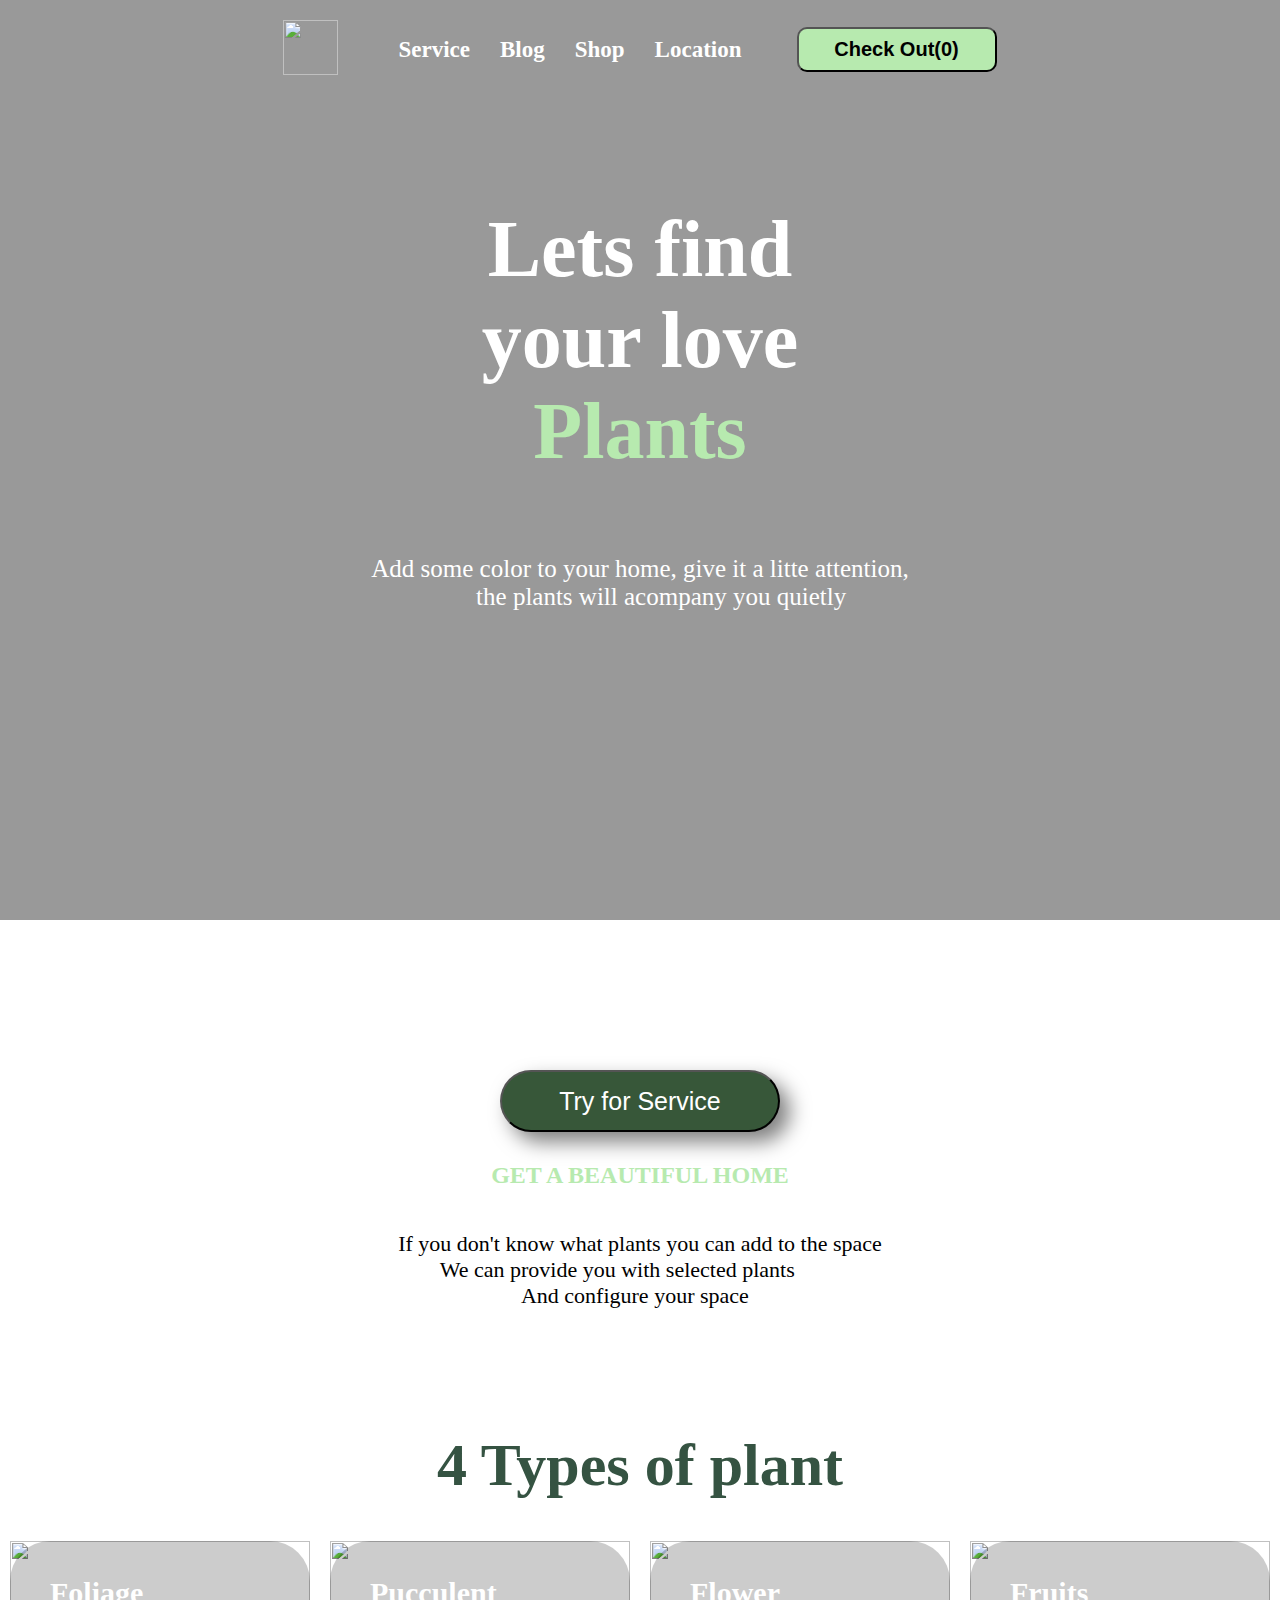
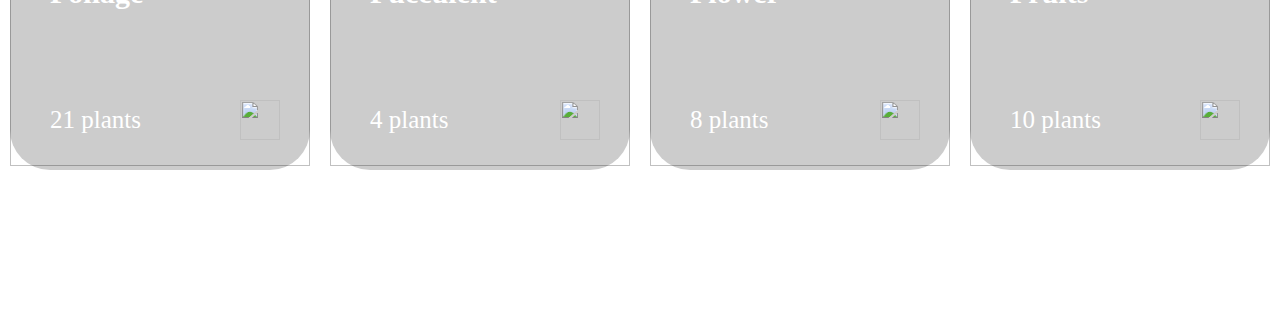
==== index.html @ 7af6774b "Add files via upload" ====
<!DOCTYPE html>
<html>
    <head>
        <title>Practice 1</title>
        <link rel="stylesheet" href="./style.css">
    </head>
    <body>
        <header>
            <div class="header-nav">
                <a href="./index.html">
                    <img class="img-nav" src="./img/Logo.png" alt="">
                </a>
                <ul>
                    <li>
                        <a href="./service.html">Service</a>
                    </li>
                    <li>
                        <a href="">Blog</a>
                    </li>
                    <li class="dropdown">
                        <a href="#">Shop</a>
                        <ul class="dropdown-content">
                            <li><a href="#foliage">Foliage</a></li>
                            <li><a href="#succulent">Succulent</a></li>
                            <li><a href="#flowers">Flowers</a></li>
                            <li><a href="#fruits">Fruits</a></li>
                        </ul>
                    </li>
                    <li>
                        <a href="">Location</a>
                    </li>
                </ul>                
                <button class="button-nav">Check Out(0)</button>
            </div>
            <button class="menu-button">☰</button> <!-- Додана кнопка меню -->
            <div class="header-h1">
                <h1 class="header-h">Lets find 
                    your love 
                    <span class="last-word">Plants</span></h1>
            </div>
            <p class="header-p"> Add some color to your home, give it a litte attention, 
            <span class="f">dadafadfa</span> the plants will acompany you quietly
            </p>
            <div class="logos">
                <div class="image-logos">
                <div class="logos-1">
                    <img src="./img/001-plant 1.png" alt="">
                    <img src="./img/001-plant 2.png" alt="">
                </div>
                <div class="logos-2">
                    <img src="./img/001-plant 3.png" alt="">
                    <img src="./img/001-plant 4.png" alt="">
                </div>
                </div>
            </div>
        </header>
        <section class="cataloge">
            <div class="cataloge-text">
                <button class="button-c">Try for Service</button>
                <h2 class="cataloge-h2">GET A BEAUTIFUL HOME</h2>
                <p class="cataloge-p"> If you don't know what plants you can add to the space
                    <span class="f">dada</span>We can provide you with selected plants
                    <span class="f">daa</span> <span class="f">dadafadfa</span>And configure your space </p>
            </div>
            <h1 class="cataloge-h1">4 Types of plant</h1>
            <div class="cataloge-image">
                <div class="Foliage">
                    <img class="img-c" src="./img/Foliage.png" alt="">
                    <h3 class="cataloge-h3">Foliage</h3>
                    <p class="foliage-p">21 plants</p>
                     <img class="img-f" src="./img/001-plant 1.png" alt="">
                </div>
                <div class="Pucculent">
                    <img class="img-c" src="./img/Pucculent.png" alt="">
                    <h3 class="cataloge-h3">Pucculent</h3>
                    <p class="foliage-p">4 plants</p>
                     <img class="img-f" src="./img/001-plant 2.png" alt="">
                </div>
                <div class="flower">
                    <img class="img-c" src="./img/flower.png" alt="">
                    <h3 class="cataloge-h3">Flower</h3>
                    <p class="foliage-p">8 plants</p>
                     <img class="img-f" src="./img/001-plant 3.png" alt="">
                </div>
               <div class="fruits">
                <img class="img-c" src="./img/fruits.png" alt="">
                <h3 class="cataloge-h3">Fruits</h3>
                    <p class="foliage-p">10 plants</p>
                     <img class="img-f" src="./img/001-plant 4.png" alt="">
               </div>
            </div>
        </section>

        <script>
            // JavaScript для відкриття/закриття меню
            document.querySelector('.menu-button').addEventListener('click', function() {
                const nav = document.querySelector('.header-nav');
                nav.classList.toggle('active');
            });
        </script>
    </body>
</html>
---- style.css ----
body {
    margin: 0;
    background-color: white;
}


header ul {
    text-decoration: none;
    display: flex;
    list-style-type: none;
    margin: 0;
}


header ul li {
    margin-right: 30px;
}


header ul li a {
    font-size: 23px;
    text-decoration: none;
    color: white;
    font-weight: bold;
}


header::after {
    content: "";
    background-color: black;
    opacity: .4;
    position: absolute;
    top: 0;
    left: 0;
    width: 100%;
    height: 100%;
}


.button-nav {
    margin-left: 25px;
    width: 200px;
    height: 45px;
    border-radius: 10px;
    background-color: #B7EAAF;
    color: black;
    font-size: 20px;
    font-weight: bold;
    padding: 0 5px;
}


header {
    background-image: url(./img/Background.png);
    background-repeat: no-repeat;
    background-size: cover;
    display: flex;
    flex-direction: column; 
    justify-content: flex-start; 
    align-items: center;
    position: relative;
    height: 100vh;
    padding-top: 20px;
}


.header-nav {
    display: flex;
    justify-content: center;
    align-items: center;
    z-index: 100;
    margin-bottom: 50px; 
}


.img-nav {
    width: 55px;
    height: 55px;
    margin-right: 20px;
}


.header-h {
    font-size: 80px;
    font-weight: bold;
    color: white;
    position: relative;
    z-index: 1000;
    white-space: pre-line; 
    text-align: center; /
}


.last-word {
    color: #B7EAAF;
}


.header-h1 {
    display: flex;
    align-items: center;
    justify-content: center;
    flex-direction: column; 
}
.header-p{
    color: white;
    font-size: 25px;
    white-space: pre-line; 
    z-index: 10000;
}
.f{
    visibility: hidden;
}
.logos{
    position: relative;
    z-index: 10000;
    margin-top: 250px;
}
.image-logos{
   display: flex;
   gap: 20px;
}
.button-c{
    background-color: #375739;
    color: white;
    width: 280px;
    height: 62px;
    padding: 0 10px;
    font-size: 25px;
    border-radius: 45px;
    box-shadow: 10px 10px 20px rgba(0, 0, 0, 0.5); /* Тінь для зображень */
}
.cataloge{
    display: flex;
    justify-content: center;
    align-items: center;
    height: 1000px;
    flex-direction: column;
}
.cataloge-h2{
    margin-top: 30px;
    color: #B7EAAF;
}
.cataloge-p{
    white-space: pre-line; 
    font-size: 22px;
}
.cataloge-image{
    display: flex;
    gap: 20px;
}
.img-c{
    width: 300px;
    height: 225px;
}
.cataloge-h1{
    margin-top: 100px;
    font-size: 60px;
    color: #355342;
}
.cataloge-h3{
    color: white;
    position: absolute;
    z-index: 120130;
    top: 5px;
    left: 40px;
    font-size: 30px;
    font-weight: bold;
}
.Foliage{
    position: relative;
}
.Foliage::after{
        content: "";
        background-color: black;
        opacity: .2;
        position: absolute;
        top: 0;
        left: 0;
        width: 100%;
        height: 100%;
        border-radius: 40px;
}
.foliage-p{
    color: white;
    position: absolute;
    z-index: 232423;
    left: 40px;
    top: 140px;
    font-size: 25px;
    font-weight: 400;
}
.img-f{
    position: absolute;
    bottom: 30px;
    right: 30px;
    z-index: 12121;
    width: 40px;
    height: 40px;
}
.Pucculent {
    position: relative;
}
.Pucculent::after{
    content: "";
        background-color: black;
        opacity: .2;
        position: absolute;
        top: 0;
        left: 0;
        width: 100%;
        height: 100%;
        border-radius: 40px;
}
.flower{
    position: relative;
}
.flower::after{
    content: "";
        background-color: black;
        opacity: .2;
        position: absolute;
        top: 0;
        left: 0;
        width: 100%;
        height: 100%;
        border-radius: 40px;
}
.fruits{
    position: relative;
}
.fruits::after{
    content: "";
        background-color: black;
        opacity: .2;
        position: absolute;
        top: 0;
        left: 0;
        width: 100%;
        height: 100%;
        border-radius: 40px;
}
.button-c:hover{
    background-color:#B7EAAF ;
    cursor: pointer;
    transition: .5s ease;
}
.button-nav:hover{
    cursor: pointer;
}
.header-h, .header-p {
    position: relative;
    z-index: 2; /* Текст завжди поверх меню */
}

.dropdown {
    position: relative; /* Встановлюємо відносне позиціонування для батьківського елемента */
}

.dropdown-content {
    display: none;
    position: absolute;
    background-color: #f9f9f9;
    min-width: 160px;
    box-shadow: 0px 8px 16px rgba(0, 0, 0, 0.2);
    padding: 0; /* Прибираємо додаткові пробіли */
    width: 100%; /* Фон на всю ширину */
    top: 100%; /* Розміщуємо меню прямо під текстом "Shop" */
    left: 0; /* Починаємо меню з лівого краю елемента */
    border-radius: 10px; /* Округлі краї для меню */
    z-index: 1;
}

.dropdown-content li a {
    color: white;
    padding: 12px 16px;
    text-decoration: none;
    display: block;
    font-size: 18px;
    width: 100%; /* Розтягнемо лінки на всю ширину */
    font-weight: 400px;

}

.dropdown:hover .dropdown-content {
    display: block;
}

.dropdown:hover a {
    background-color: #213F36;
}

.dropdown-content li a:hover {
    background-color: #B7EAAF;
}
.logos-1{
    display: flex;
    gap: 20px;
}
.logos-2{
    display: flex;
    gap: 20px;
}
.cataloge-text{
    display: flex;
    justify-content: center;
    align-items: center;
    flex-direction: column;
}
.menu-button{
    visibility: hidden;
}
.header-service{
    background-image: url(./img/Background-service.png);
    background-repeat: no-repeat;
    background-size: cover;
    display: flex;
    flex-direction: column; 
    justify-content: flex-start; 
    align-items: center;
    position: relative;
    height: 100vh;
    padding-top: 20px;
}
.img-bottom{
    position: absolute;
    z-index: 1212123;
    bottom: 0;
    width: 100%;
}
.image-contain-service{
    position: absolute;
    bottom: 170px;
    z-index: 10301311413;
    left: 455px;

}
.image-contain-service::after{
    content: "";
        background-color: #213F36;
        opacity: .3;
        position: absolute;
        top: 0;
        left: 0;
        width: 100%;
        height: 100%;
        border-radius: 18px;

}
.service-h1{
    position: absolute;
    top: 300px;
    z-index: 10301311413;
    left: 505px;
    color: white;
    font-size: 60px;
    white-space: pre-line; 
}
@media (max-width: 758px) {
    .header-h1 {
        font-size: 40px !important;
    }
    .header-p {
        font-size: 20px !important;
    }
    .image-logos {
        display: flex;
        justify-content: center;
        align-items: center;
        flex-direction: column;
        position: absolute; /* Забираємо position: absolute, щоб уникнути зміщення */
        bottom: auto;
        bottom: 20px;
        right: 1px;
        left: 10px;
        scale: 1.2;
    }
    
    .header-nav {
        flex-direction: column !important;
        align-items: flex-start !important;
    }
    .cataloge-image{
        flex-direction: column;
        position: static;
    }
    .cataloge-text {
        margin-top: 50px; /* Збільште відступ зверху, щоб уникнути перекриття */
        z-index: 10; /* Підвищіть пріоритет відображення цього блоку */
    }
    .cataloge {
        height: auto; /* Налаштування на автоматичну висоту */
        padding: 50px 20px;} /* Встановіть внутрішні відступи *    
    .img-nav, .button-nav {
        display: none;
    }

    /* Навігація як дропдаун */
    .header-nav {
        display: none; /* Приховуємо спочатку */
        flex-direction: column;
        align-items: flex-start;
        background-color: #213F36;
        position: absolute;
        top: 10px;
        left: 0;
        right: 0;
        width: 100%;
        height: 30%;
        z-index: 100;
    }

    /* Кнопка меню для відкриття дропдауну */
    .menu-button {
        display: block;
        position: relative;
        z-index: 1000;
        font-size: 30px;
        margin-left: auto;
        margin-right: 20px;
        visibility: visible;}

    /* Відображаємо меню, коли воно активне */
    .header-nav.active {
        display: flex;
    }
    .img-nav{
        display: none;
    }
    .button-nav{
        display: none;
    }
}
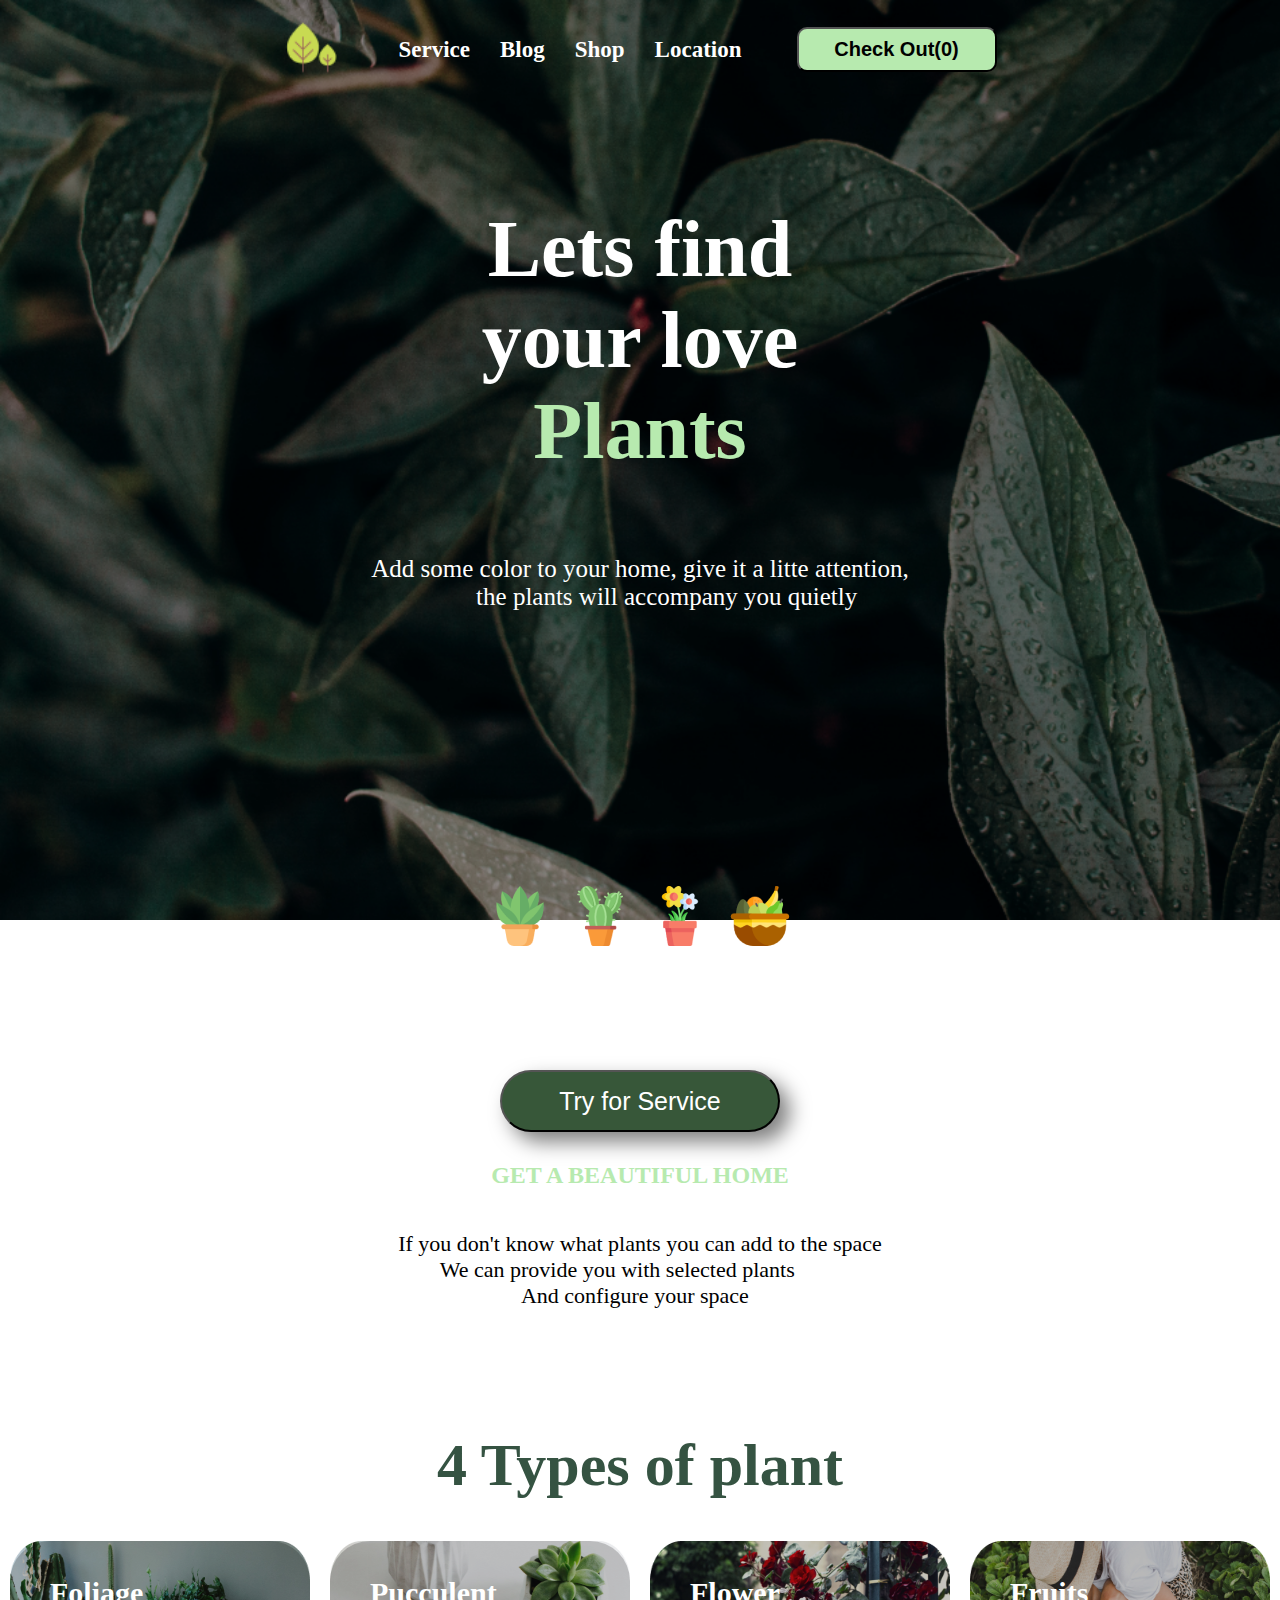
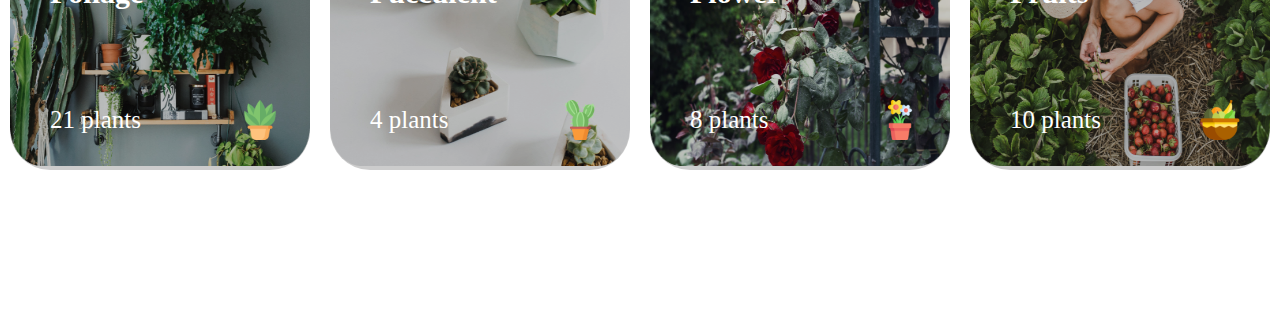
==== commit 6de62efd: "Add files via upload" ====
--- a/index.html
+++ b/index.html
@@ -1,48 +1,43 @@
 <!DOCTYPE html>
 <html>
-    <head>
-        <title>Practice 1</title>
-        <link rel="stylesheet" href="./style.css">
-    </head>
-    <body>
-        <header>
-            <div class="header-nav">
-                <a href="./index.html">
-                    <img class="img-nav" src="./img/Logo.png" alt="">
-                </a>
-                <ul>
-                    <li>
-                        <a href="./service.html">Service</a>
-                    </li>
-                    <li>
-                        <a href="">Blog</a>
-                    </li>
-                    <li class="dropdown">
-                        <a href="#">Shop</a>
-                        <ul class="dropdown-content">
-                            <li><a href="#foliage">Foliage</a></li>
-                            <li><a href="#succulent">Succulent</a></li>
-                            <li><a href="#flowers">Flowers</a></li>
-                            <li><a href="#fruits">Fruits</a></li>
-                        </ul>
-                    </li>
-                    <li>
-                        <a href="">Location</a>
-                    </li>
-                </ul>                
-                <button class="button-nav">Check Out(0)</button>
-            </div>
-            <button class="menu-button">☰</button> <!-- Додана кнопка меню -->
-            <div class="header-h1">
-                <h1 class="header-h">Lets find 
-                    your love 
-                    <span class="last-word">Plants</span></h1>
-            </div>
-            <p class="header-p"> Add some color to your home, give it a litte attention, 
-            <span class="f">dadafadfa</span> the plants will acompany you quietly
-            </p>
-            <div class="logos">
-                <div class="image-logos">
+<head>
+    <title>Practice 1</title>
+    <link rel="stylesheet" href="./style.css">
+    <meta name="viewport" content="width=device-width, initial-scale=1.0">
+</head>
+<body>
+    <header>
+        <div class="header-nav">
+            <a href="./index.html">
+                <img class="img-nav" src="./img/Logo.png" alt="">
+            </a>
+            <ul>
+                <li><a href="./service.html">Service</a></li>
+                <li><a href="">Blog</a></li>
+                <li class="dropdown">
+                    <a href="#">Shop</a>
+                    <ul class="dropdown-content">
+                        <li><a href="#foliage">Foliage</a></li>
+                        <li><a href="#succulent">Succulent</a></li>
+                        <li><a href="#flowers">Flowers</a></li>
+                        <li><a href="#fruits">Fruits</a></li>
+                    </ul>
+                </li>
+                <li><a href="">Location</a></li>
+            </ul>                
+            <button class="button-nav">Check Out(0)</button>
+        </div>
+        <button class="menu-button">☰</button> <!-- Додана кнопка меню -->
+        <div class="header-h1">
+            <h1 class="header-h">Lets find 
+                your love 
+                <span class="last-word">Plants</span></h1>
+        </div>
+        <p class="header-p"> Add some color to your home, give it a litte attention, 
+        <span class="f">dadafadfa</span> the plants will accompany you quietly
+        </p>
+        <div class="logos">
+            <div class="image-logos">
                 <div class="logos-1">
                     <img src="./img/001-plant 1.png" alt="">
                     <img src="./img/001-plant 2.png" alt="">
@@ -51,52 +46,53 @@
                     <img src="./img/001-plant 3.png" alt="">
                     <img src="./img/001-plant 4.png" alt="">
                 </div>
-                </div>
             </div>
-        </header>
-        <section class="cataloge">
-            <div class="cataloge-text">
-                <button class="button-c">Try for Service</button>
-                <h2 class="cataloge-h2">GET A BEAUTIFUL HOME</h2>
-                <p class="cataloge-p"> If you don't know what plants you can add to the space
-                    <span class="f">dada</span>We can provide you with selected plants
-                    <span class="f">daa</span> <span class="f">dadafadfa</span>And configure your space </p>
+        </div>
+    </header>
+    <section class="cataloge">
+        <div class="cataloge-text">
+            <button class="button-c">Try for Service</button>
+            <h2 class="cataloge-h2">GET A BEAUTIFUL HOME</h2>
+            <p class="cataloge-p"> If you don't know what plants you can add to the space
+                <span class="f">dada</span>We can provide you with selected plants
+                <span class="f">daa</span> <span class="f">dadafadfa</span>And configure your space </p>
+        </div>
+        <h1 class="cataloge-h1">4 Types of plant</h1>
+        <div class="cataloge-image">
+            <div class="Foliage">
+                <img class="img-c" src="./img/Foliage.png" alt="">
+                <h3 class="cataloge-h3">Foliage</h3>
+                <p class="foliage-p">21 plants</p>
+                <img class="img-f" src="./img/001-plant 1.png" alt="">
             </div>
-            <h1 class="cataloge-h1">4 Types of plant</h1>
-            <div class="cataloge-image">
-                <div class="Foliage">
-                    <img class="img-c" src="./img/Foliage.png" alt="">
-                    <h3 class="cataloge-h3">Foliage</h3>
-                    <p class="foliage-p">21 plants</p>
-                     <img class="img-f" src="./img/001-plant 1.png" alt="">
-                </div>
-                <div class="Pucculent">
-                    <img class="img-c" src="./img/Pucculent.png" alt="">
-                    <h3 class="cataloge-h3">Pucculent</h3>
-                    <p class="foliage-p">4 plants</p>
-                     <img class="img-f" src="./img/001-plant 2.png" alt="">
-                </div>
-                <div class="flower">
-                    <img class="img-c" src="./img/flower.png" alt="">
-                    <h3 class="cataloge-h3">Flower</h3>
-                    <p class="foliage-p">8 plants</p>
-                     <img class="img-f" src="./img/001-plant 3.png" alt="">
-                </div>
-               <div class="fruits">
+            <div class="Pucculent">
+                <img class="img-c" src="./img/Pucculent.png" alt="">
+                <h3 class="cataloge-h3">Pucculent</h3>
+                <p class="foliage-p">4 plants</p>
+                <img class="img-f" src="./img/001-plant 2.png" alt="">
+            </div>
+            <div class="flower">
+                <img class="img-c" src="./img/flower.png" alt="">
+                <h3 class="cataloge-h3">Flower</h3>
+                <p class="foliage-p">8 plants</p>
+                <img class="img-f" src="./img/001-plant 3.png" alt="">
+            </div>
+            <div class="fruits">
                 <img class="img-c" src="./img/fruits.png" alt="">
                 <h3 class="cataloge-h3">Fruits</h3>
-                    <p class="foliage-p">10 plants</p>
-                     <img class="img-f" src="./img/001-plant 4.png" alt="">
-               </div>
+                <p class="foliage-p">10 plants</p>
+                <img class="img-f" src="./img/001-plant 4.png" alt="">
             </div>
-        </section>
+        </div>
+    </section>
 
-        <script>
-            // JavaScript для відкриття/закриття меню
-            document.querySelector('.menu-button').addEventListener('click', function() {
-                const nav = document.querySelector('.header-nav');
-                nav.classList.toggle('active');
-            });
-        </script>
-    </body>
+    <script>
+        // JavaScript для відкриття/закриття меню
+        document.querySelector('.menu-button').addEventListener('click', function() {
+            const nav = document.querySelector('.header-nav');
+            nav.classList.toggle('active');
+        });
+    </script>
+</body>
 </html>
+
--- a/style.css
+++ b/style.css
@@ -3,7 +3,7 @@
     background-color: white;
 }
 
-
+/* Заголовок та навігація */
 header ul {
     text-decoration: none;
     display: flex;
@@ -11,11 +11,9 @@
     margin: 0;
 }
 
-
 header ul li {
     margin-right: 30px;
 }
-
 
 header ul li a {
     font-size: 23px;
@@ -23,7 +21,6 @@
     color: white;
     font-weight: bold;
 }
-
 
 header::after {
     content: "";
@@ -35,7 +32,6 @@
     width: 100%;
     height: 100%;
 }
-
 
 .button-nav {
     margin-left: 25px;
@@ -49,7 +45,6 @@
     padding: 0 5px;
 }
 
-
 header {
     background-image: url(./img/Background.png);
     background-repeat: no-repeat;
@@ -63,7 +58,6 @@
     padding-top: 20px;
 }
 
-
 .header-nav {
     display: flex;
     justify-content: center;
@@ -71,7 +65,6 @@
     z-index: 100;
     margin-bottom: 50px; 
 }
-
 
 .img-nav {
     width: 55px;
@@ -79,7 +72,6 @@
     margin-right: 20px;
 }
 
-
 .header-h {
     font-size: 80px;
     font-weight: bold;
@@ -87,40 +79,43 @@
     position: relative;
     z-index: 1000;
     white-space: pre-line; 
-    text-align: center; /
-}
-
+    text-align: center;
+}
 
 .last-word {
     color: #B7EAAF;
 }
 
-
 .header-h1 {
     display: flex;
     align-items: center;
     justify-content: center;
     flex-direction: column; 
 }
-.header-p{
+
+.header-p {
     color: white;
     font-size: 25px;
     white-space: pre-line; 
     z-index: 10000;
 }
-.f{
+
+.f {
     visibility: hidden;
 }
-.logos{
+
+.logos {
     position: relative;
     z-index: 10000;
     margin-top: 250px;
 }
-.image-logos{
+
+.image-logos {
    display: flex;
    gap: 20px;
 }
-.button-c{
+
+.button-c {
     background-color: #375739;
     color: white;
     width: 280px;
@@ -130,35 +125,42 @@
     border-radius: 45px;
     box-shadow: 10px 10px 20px rgba(0, 0, 0, 0.5); /* Тінь для зображень */
 }
-.cataloge{
+
+.cataloge {
     display: flex;
     justify-content: center;
     align-items: center;
     height: 1000px;
     flex-direction: column;
 }
-.cataloge-h2{
+
+.cataloge-h2 {
     margin-top: 30px;
     color: #B7EAAF;
 }
-.cataloge-p{
+
+.cataloge-p {
     white-space: pre-line; 
     font-size: 22px;
 }
-.cataloge-image{
+
+.cataloge-image {
     display: flex;
     gap: 20px;
 }
-.img-c{
+
+.img-c {
     width: 300px;
     height: 225px;
 }
-.cataloge-h1{
+
+.cataloge-h1 {
     margin-top: 100px;
     font-size: 60px;
     color: #355342;
 }
-.cataloge-h3{
+
+.cataloge-h3 {
     color: white;
     position: absolute;
     z-index: 120130;
@@ -167,21 +169,25 @@
     font-size: 30px;
     font-weight: bold;
 }
-.Foliage{
-    position: relative;
-}
-.Foliage::after{
-        content: "";
-        background-color: black;
-        opacity: .2;
-        position: absolute;
-        top: 0;
-        left: 0;
-        width: 100%;
-        height: 100%;
-        border-radius: 40px;
-}
-.foliage-p{
+
+/* Стилізація для категорій */
+.Foliage, .Pucculent, .flower, .fruits {
+    position: relative;
+}
+
+.Foliage::after, .Pucculent::after, .flower::after, .fruits::after {
+    content: "";
+    background-color: black;
+    opacity: .2;
+    position: absolute;
+    top: 0;
+    left: 0;
+    width: 100%;
+    height: 100%;
+    border-radius: 40px;
+}
+
+.foliage-p {
     color: white;
     position: absolute;
     z-index: 232423;
@@ -190,7 +196,8 @@
     font-size: 25px;
     font-weight: 400;
 }
-.img-f{
+
+.img-f {
     position: absolute;
     bottom: 30px;
     right: 30px;
@@ -198,63 +205,26 @@
     width: 40px;
     height: 40px;
 }
-.Pucculent {
-    position: relative;
-}
-.Pucculent::after{
-    content: "";
-        background-color: black;
-        opacity: .2;
-        position: absolute;
-        top: 0;
-        left: 0;
-        width: 100%;
-        height: 100%;
-        border-radius: 40px;
-}
-.flower{
-    position: relative;
-}
-.flower::after{
-    content: "";
-        background-color: black;
-        opacity: .2;
-        position: absolute;
-        top: 0;
-        left: 0;
-        width: 100%;
-        height: 100%;
-        border-radius: 40px;
-}
-.fruits{
-    position: relative;
-}
-.fruits::after{
-    content: "";
-        background-color: black;
-        opacity: .2;
-        position: absolute;
-        top: 0;
-        left: 0;
-        width: 100%;
-        height: 100%;
-        border-radius: 40px;
-}
-.button-c:hover{
-    background-color:#B7EAAF ;
+
+/* Стилізація для кнопок при ховері */
+.button-c:hover {
+    background-color: #B7EAAF;
     cursor: pointer;
     transition: .5s ease;
 }
-.button-nav:hover{
+
+.button-nav:hover {
     cursor: pointer;
 }
+
 .header-h, .header-p {
     position: relative;
     z-index: 2; /* Текст завжди поверх меню */
 }
 
+/* Дропдаун меню */
 .dropdown {
-    position: relative; /* Встановлюємо відносне позиціонування для батьківського елемента */
+    position: relative;
 }
 
 .dropdown-content {
@@ -263,11 +233,11 @@
     background-color: #f9f9f9;
     min-width: 160px;
     box-shadow: 0px 8px 16px rgba(0, 0, 0, 0.2);
-    padding: 0; /* Прибираємо додаткові пробіли */
-    width: 100%; /* Фон на всю ширину */
-    top: 100%; /* Розміщуємо меню прямо під текстом "Shop" */
-    left: 0; /* Починаємо меню з лівого краю елемента */
-    border-radius: 10px; /* Округлі краї для меню */
+    padding: 0;
+    width: 100%;
+    top: 100%;
+    left: 0;
+    border-radius: 10px;
     z-index: 1;
 }
 
@@ -277,9 +247,7 @@
     text-decoration: none;
     display: block;
     font-size: 18px;
-    width: 100%; /* Розтягнемо лінки на всю ширину */
-    font-weight: 400px;
-
+    width: 100%;
 }
 
 .dropdown:hover .dropdown-content {
@@ -293,69 +261,25 @@
 .dropdown-content li a:hover {
     background-color: #B7EAAF;
 }
-.logos-1{
+
+.logos-1, .logos-2 {
     display: flex;
     gap: 20px;
 }
-.logos-2{
-    display: flex;
-    gap: 20px;
-}
-.cataloge-text{
+
+.cataloge-text {
     display: flex;
     justify-content: center;
     align-items: center;
     flex-direction: column;
 }
-.menu-button{
+
+/* Кнопка меню для мобільної версії */
+.menu-button {
     visibility: hidden;
 }
-.header-service{
-    background-image: url(./img/Background-service.png);
-    background-repeat: no-repeat;
-    background-size: cover;
-    display: flex;
-    flex-direction: column; 
-    justify-content: flex-start; 
-    align-items: center;
-    position: relative;
-    height: 100vh;
-    padding-top: 20px;
-}
-.img-bottom{
-    position: absolute;
-    z-index: 1212123;
-    bottom: 0;
-    width: 100%;
-}
-.image-contain-service{
-    position: absolute;
-    bottom: 170px;
-    z-index: 10301311413;
-    left: 455px;
-
-}
-.image-contain-service::after{
-    content: "";
-        background-color: #213F36;
-        opacity: .3;
-        position: absolute;
-        top: 0;
-        left: 0;
-        width: 100%;
-        height: 100%;
-        border-radius: 18px;
-
-}
-.service-h1{
-    position: absolute;
-    top: 300px;
-    z-index: 10301311413;
-    left: 505px;
-    color: white;
-    font-size: 60px;
-    white-space: pre-line; 
-}
+
+/* Медіа-запити для мобільної версії */
 @media (max-width: 758px) {
     .header-h1 {
         font-size: 40px !important;
@@ -368,8 +292,7 @@
         justify-content: center;
         align-items: center;
         flex-direction: column;
-        position: absolute; /* Забираємо position: absolute, щоб уникнути зміщення */
-        bottom: auto;
+        position: static;
         bottom: 20px;
         right: 1px;
         left: 10px;
@@ -380,24 +303,26 @@
         flex-direction: column !important;
         align-items: flex-start !important;
     }
-    .cataloge-image{
+
+    .cataloge-image {
         flex-direction: column;
-        position: static;
-    }
+    }
+
     .cataloge-text {
-        margin-top: 50px; /* Збільште відступ зверху, щоб уникнути перекриття */
-        z-index: 10; /* Підвищіть пріоритет відображення цього блоку */
-    }
+        margin-top: 50px;
+    }
+
     .cataloge {
-        height: auto; /* Налаштування на автоматичну висоту */
-        padding: 50px 20px;} /* Встановіть внутрішні відступи *    
+        height: auto;
+        padding: 50px 20px;
+    }
+
     .img-nav, .button-nav {
         display: none;
     }
 
-    /* Навігація як дропдаун */
     .header-nav {
-        display: none; /* Приховуємо спочатку */
+        display: none;
         flex-direction: column;
         align-items: flex-start;
         background-color: #213F36;
@@ -410,7 +335,6 @@
         z-index: 100;
     }
 
-    /* Кнопка меню для відкриття дропдауну */
     .menu-button {
         display: block;
         position: relative;
@@ -418,17 +342,20 @@
         font-size: 30px;
         margin-left: auto;
         margin-right: 20px;
-        visibility: visible;}
-
-    /* Відображаємо меню, коли воно активне */
+        visibility: visible;
+    }
+
     .header-nav.active {
         display: flex;
     }
-    .img-nav{
+
+    .img-nav {
         display: none;
     }
-    .button-nav{
+
+    .button-nav {
         display: none;
     }
 }
 
+
